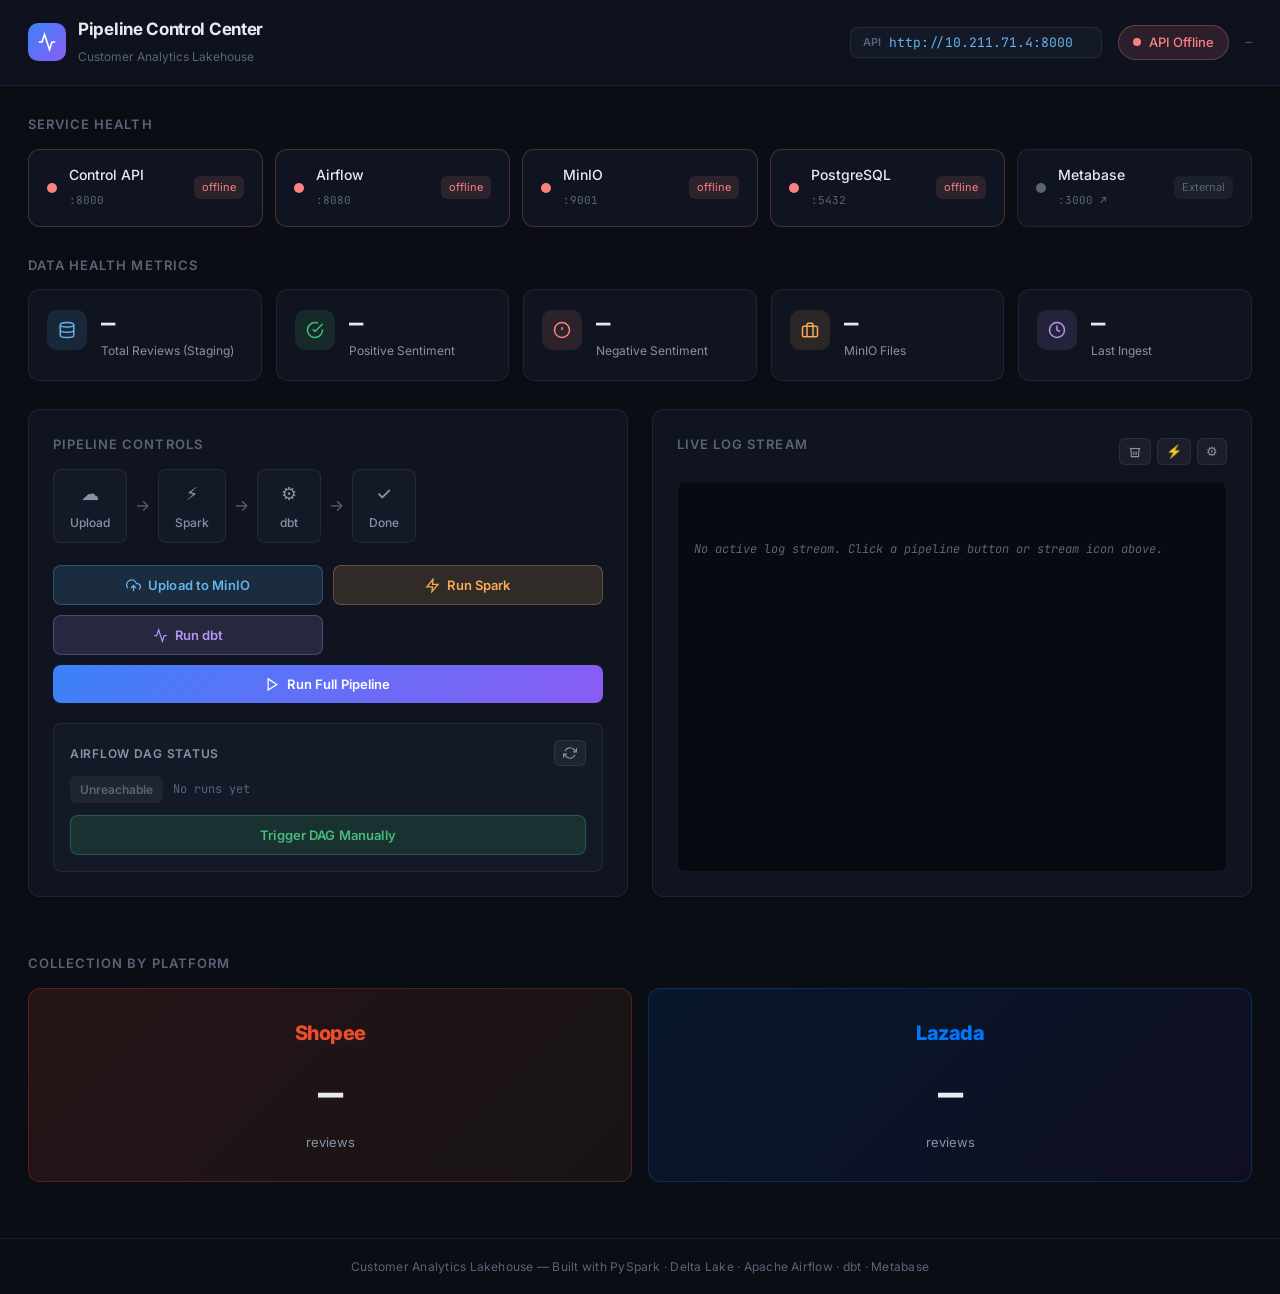
==== frontend/index.html @ eef9ec09 "feat: Enterprise upgrade — Delta Lake, FastAPI UI, S3 orchestration, CI/CD, scraper fixes, restructu" ====
<!DOCTYPE html>
<html lang="en">
<head>
  <meta charset="UTF-8" />
  <meta name="viewport" content="width=device-width, initial-scale=1.0" />
  <title>Analytics Lakehouse — Pipeline Control Center</title>
  <meta name="description" content="Real-time monitoring and orchestration dashboard for the Customer Analytics Lakehouse Pipeline." />
  <link rel="preconnect" href="https://fonts.googleapis.com" />
  <link href="https://fonts.googleapis.com/css2?family=Inter:wght@300;400;500;600;700&family=JetBrains+Mono:wght@400;500&display=swap" rel="stylesheet" />
  <link rel="stylesheet" href="style.css" />
</head>
<body>

  <!-- ===== HEADER ===== -->
  <header class="header">
    <div class="header-left">
      <div class="logo">
        <div class="logo-icon">
          <svg viewBox="0 0 24 24" fill="none" stroke="currentColor" stroke-width="2"><polyline points="22 12 18 12 15 21 9 3 6 12 2 12"/></svg>
        </div>
        <div>
          <h1>Pipeline Control Center</h1>
          <span class="header-sub">Customer Analytics Lakehouse</span>
        </div>
      </div>
    </div>
    <div class="header-right">
      <div class="api-target">
        <span class="label">API</span>
        <input id="apiBase" type="text" value="http://10.211.71.4:8000" />
      </div>
      <div id="globalStatus" class="global-status status-checking">
        <div class="pulse"></div>
        <span>Checking…</span>
      </div>
      <span class="last-refresh" id="lastRefresh">—</span>
    </div>
  </header>

  <main class="main">

    <!-- ===== SERVICE STATUS BAR ===== -->
    <section class="section">
      <h2 class="section-title">Service Health</h2>
      <div class="service-grid" id="serviceGrid">
        <div class="service-card" id="svc-api">
          <div class="svc-dot"></div>
          <div class="svc-info">
            <span class="svc-name">Control API</span>
            <span class="svc-url">:8000</span>
          </div>
          <span class="svc-badge">—</span>
        </div>
        <div class="service-card" id="svc-airflow">
          <div class="svc-dot"></div>
          <div class="svc-info">
            <span class="svc-name">Airflow</span>
            <span class="svc-url">:8080</span>
          </div>
          <span class="svc-badge">—</span>
        </div>
        <div class="service-card" id="svc-minio">
          <div class="svc-dot"></div>
          <div class="svc-info">
            <span class="svc-name">MinIO</span>
            <span class="svc-url">:9001</span>
          </div>
          <span class="svc-badge">—</span>
        </div>
        <div class="service-card" id="svc-postgres">
          <div class="svc-dot"></div>
          <div class="svc-info">
            <span class="svc-name">PostgreSQL</span>
            <span class="svc-url">:5432</span>
          </div>
          <span class="svc-badge">—</span>
        </div>
        <a href="#" id="link-metabase" target="_blank" class="service-card service-card--link">
          <div class="svc-dot svc-dot--neutral"></div>
          <div class="svc-info">
            <span class="svc-name">Metabase</span>
            <span class="svc-url">:3000 ↗</span>
          </div>
          <span class="svc-badge">External</span>
        </a>
      </div>
    </section>

    <!-- ===== METRICS ROW ===== -->
    <section class="section">
      <h2 class="section-title">Data Health Metrics</h2>
      <div class="metrics-grid">
        <div class="metric-card">
          <div class="metric-icon metric-icon--blue">
            <svg viewBox="0 0 24 24" fill="none" stroke="currentColor" stroke-width="2"><ellipse cx="12" cy="5" rx="9" ry="3"/><path d="M21 12c0 1.66-4 3-9 3s-9-1.34-9-3"/><path d="M3 5v14c0 1.66 4 3 9 3s9-1.34 9-3V5"/></svg>
          </div>
          <div class="metric-body">
            <div class="metric-value" id="m-total">—</div>
            <div class="metric-label">Total Reviews (Staging)</div>
          </div>
        </div>
        <div class="metric-card">
          <div class="metric-icon metric-icon--green">
            <svg viewBox="0 0 24 24" fill="none" stroke="currentColor" stroke-width="2"><path d="M22 11.08V12a10 10 0 1 1-5.93-9.14"/><polyline points="22 4 12 14.01 9 11.01"/></svg>
          </div>
          <div class="metric-body">
            <div class="metric-value" id="m-positive">—</div>
            <div class="metric-label">Positive Sentiment</div>
          </div>
        </div>
        <div class="metric-card">
          <div class="metric-icon metric-icon--red">
            <svg viewBox="0 0 24 24" fill="none" stroke="currentColor" stroke-width="2"><circle cx="12" cy="12" r="10"/><line x1="12" y1="8" x2="12" y2="12"/><line x1="12" y1="16" x2="12.01" y2="16"/></svg>
          </div>
          <div class="metric-body">
            <div class="metric-value" id="m-negative">—</div>
            <div class="metric-label">Negative Sentiment</div>
          </div>
        </div>
        <div class="metric-card">
          <div class="metric-icon metric-icon--amber">
            <svg viewBox="0 0 24 24" fill="none" stroke="currentColor" stroke-width="2"><rect x="2" y="7" width="20" height="14" rx="2"/><path d="M16 21V5a2 2 0 0 0-2-2h-4a2 2 0 0 0-2 2v16"/></svg>
          </div>
          <div class="metric-body">
            <div class="metric-value" id="m-buckets">—</div>
            <div class="metric-label">MinIO Files</div>
          </div>
        </div>
        <div class="metric-card">
          <div class="metric-icon metric-icon--purple">
            <svg viewBox="0 0 24 24" fill="none" stroke="currentColor" stroke-width="2"><circle cx="12" cy="12" r="10"/><polyline points="12 6 12 12 16 14"/></svg>
          </div>
          <div class="metric-body">
            <div class="metric-value" id="m-lastingest">—</div>
            <div class="metric-label">Last Ingest</div>
          </div>
        </div>
      </div>
    </section>

    <div class="two-col">

      <!-- ===== PIPELINE CONTROL PANEL ===== -->
      <section class="section panel-section">
        <h2 class="section-title">Pipeline Controls</h2>

        <!-- Flow Steps -->
        <div class="flow-bar">
          <div class="flow-step" id="flow-upload">
            <div class="flow-icon">☁</div>
            <span>Upload</span>
          </div>
          <div class="flow-arrow">→</div>
          <div class="flow-step" id="flow-spark">
            <div class="flow-icon">⚡</div>
            <span>Spark</span>
          </div>
          <div class="flow-arrow">→</div>
          <div class="flow-step" id="flow-dbt">
            <div class="flow-icon">⚙</div>
            <span>dbt</span>
          </div>
          <div class="flow-arrow">→</div>
          <div class="flow-step" id="flow-done">
            <div class="flow-icon">✓</div>
            <span>Done</span>
          </div>
        </div>

        <!-- Buttons -->
        <div class="btn-group">
          <button class="btn btn--upload" id="btn-upload" onclick="runStep('upload')">
            <svg viewBox="0 0 24 24" fill="none" stroke="currentColor" stroke-width="2"><polyline points="16 16 12 12 8 16"/><line x1="12" y1="12" x2="12" y2="21"/><path d="M20.39 18.39A5 5 0 0 0 18 9h-1.26A8 8 0 1 0 3 16.3"/></svg>
            Upload to MinIO
          </button>
          <button class="btn btn--spark" id="btn-spark" onclick="runStep('spark')">
            <svg viewBox="0 0 24 24" fill="none" stroke="currentColor" stroke-width="2"><polygon points="13 2 3 14 12 14 11 22 21 10 12 10 13 2"/></svg>
            Run Spark
          </button>
          <button class="btn btn--dbt" id="btn-dbt" onclick="runStep('dbt')">
            <svg viewBox="0 0 24 24" fill="none" stroke="currentColor" stroke-width="2"><polyline points="22 12 18 12 15 21 9 3 6 12 2 12"/></svg>
            Run dbt
          </button>
          <button class="btn btn--all" id="btn-all" onclick="runStep('run-all')">
            <svg viewBox="0 0 24 24" fill="none" stroke="currentColor" stroke-width="2"><polygon points="5 3 19 12 5 21 5 3"/></svg>
            Run Full Pipeline
          </button>
        </div>

        <!-- DAG Status -->
        <div class="dag-status-box">
          <div class="dag-header">
            <span class="dag-label">Airflow DAG Status</span>
            <button class="btn-icon" onclick="refreshDagStatus()" title="Refresh">
              <svg viewBox="0 0 24 24" fill="none" stroke="currentColor" stroke-width="2" width="14" height="14"><polyline points="23 4 23 10 17 10"/><polyline points="1 20 1 14 7 14"/><path d="M3.51 9a9 9 0 0 1 14.85-3.36L23 10M1 14l4.64 4.36A9 9 0 0 0 20.49 15"/></svg>
            </button>
          </div>
          <div class="dag-body">
            <span id="dag-status-badge" class="dag-badge dag-badge--unknown">unknown</span>
            <span id="dag-run-id" class="dag-run-id">No runs yet</span>
          </div>
          <div id="dag-start" class="dag-time"></div>
          <button class="btn btn--trigger" style="margin-top:12px" onclick="triggerDag()">
            Trigger DAG Manually
          </button>
        </div>
      </section>

      <!-- ===== LIVE LOG VIEWER ===== -->
      <section class="section log-section">
        <div class="log-header">
          <h2 class="section-title">Live Log Stream</h2>
          <div class="log-controls">
            <button class="btn-icon" onclick="clearLog()" title="Clear">
              <svg viewBox="0 0 24 24" fill="none" stroke="currentColor" stroke-width="2" width="14" height="14"><polyline points="3 6 5 6 21 6"/><path d="M19 6l-1 14H6L5 6"/><path d="M10 11v6M14 11v6"/></svg>
            </button>
            <button class="btn-icon" id="btn-stream-spark" onclick="startStream('spark')" title="Stream Spark">⚡</button>
            <button class="btn-icon" id="btn-stream-dbt" onclick="startStream('dbt')" title="Stream dbt">⚙</button>
          </div>
        </div>
        <div class="log-box" id="logBox">
          <div class="log-placeholder">No active log stream. Click a pipeline button or stream icon above.</div>
        </div>
      </section>

    </div>

    <!-- ===== PLATFORM BREAKDOWN ===== -->
    <section class="section">
      <h2 class="section-title">Collection by Platform</h2>
      <div class="platform-grid" id="platformGrid">
        <div class="platform-card platform-card--shopee">
          <div class="platform-logo">Shopee</div>
          <div class="platform-count" id="p-shopee">—</div>
          <div class="platform-label">reviews</div>
        </div>
        <div class="platform-card platform-card--lazada">
          <div class="platform-logo">Lazada</div>
          <div class="platform-count" id="p-lazada">—</div>
          <div class="platform-label">reviews</div>
        </div>
      </div>
    </section>

  </main>

  <footer class="footer">
    Customer Analytics Lakehouse — Built with PySpark · Delta Lake · Apache Airflow · dbt · Metabase
  </footer>

  <script src="app.js"></script>
</body>
</html>
---- frontend/style.css ----
/* ── Reset & Base ──────────────────────────────────────────────────────── */
*, *::before, *::after { box-sizing: border-box; margin: 0; padding: 0; }

:root {
  --bg:          #0a0d14;
  --bg-card:     #0f1420;
  --bg-card2:    #131926;
  --border:      rgba(255,255,255,0.07);
  --border-glow: rgba(99,179,237,0.3);
  --text-1:      #e8eaf0;
  --text-2:      #8892a4;
  --text-3:      #5a6478;
  --accent:      #63b3ed;
  --accent-2:    #7f9cf5;
  --green:       #48bb78;
  --red:         #fc8181;
  --amber:       #f6ad55;
  --purple:      #b794f4;
  --font:        'Inter', system-ui, sans-serif;
  --mono:        'JetBrains Mono', monospace;
  --radius:      12px;
  --radius-sm:   8px;
  --shadow:      0 4px 24px rgba(0,0,0,0.4);
  --shadow-glow: 0 0 40px rgba(99,179,237,0.08);
}

html { scroll-behavior: smooth; }

body {
  font-family: var(--font);
  background: var(--bg);
  color: var(--text-1);
  min-height: 100vh;
  display: flex;
  flex-direction: column;
  line-height: 1.6;
}

/* ── Header ────────────────────────────────────────────────────────────── */
.header {
  display: flex;
  align-items: center;
  justify-content: space-between;
  padding: 16px 28px;
  background: rgba(15,20,32,0.95);
  border-bottom: 1px solid var(--border);
  backdrop-filter: blur(12px);
  position: sticky;
  top: 0;
  z-index: 100;
  gap: 16px;
  flex-wrap: wrap;
}

.header-left, .header-right {
  display: flex;
  align-items: center;
  gap: 16px;
}

.logo { display: flex; align-items: center; gap: 12px; }

.logo-icon {
  width: 38px;
  height: 38px;
  background: linear-gradient(135deg, #3b82f6, #8b5cf6);
  border-radius: 10px;
  display: flex;
  align-items: center;
  justify-content: center;
  flex-shrink: 0;
}
.logo-icon svg { width: 20px; height: 20px; color: #fff; }

.logo h1 { font-size: 17px; font-weight: 700; letter-spacing: -0.3px; }
.header-sub { font-size: 12px; color: var(--text-3); }

.api-target {
  display: flex;
  align-items: center;
  gap: 8px;
  background: var(--bg-card2);
  border: 1px solid var(--border);
  border-radius: var(--radius-sm);
  padding: 6px 12px;
}
.api-target .label { font-size: 11px; color: var(--text-3); font-weight: 600; text-transform: uppercase; }
.api-target input {
  background: transparent;
  border: none;
  outline: none;
  color: var(--accent);
  font-family: var(--mono);
  font-size: 13px;
  width: 200px;
}

.global-status {
  display: flex;
  align-items: center;
  gap: 8px;
  padding: 6px 14px;
  border-radius: 20px;
  font-size: 13px;
  font-weight: 500;
  border: 1px solid var(--border);
}
.global-status.status-ok { background: rgba(72,187,120,0.12); border-color: rgba(72,187,120,0.3); color: var(--green); }
.global-status.status-degraded { background: rgba(246,173,85,0.12); border-color: rgba(246,173,85,0.3); color: var(--amber); }
.global-status.status-offline, .global-status.status-error { background: rgba(252,129,129,0.12); border-color: rgba(252,129,129,0.3); color: var(--red); }
.global-status.status-checking { background: rgba(99,179,237,0.08); border-color: rgba(99,179,237,0.2); color: var(--accent); }

.pulse {
  width: 8px; height: 8px;
  border-radius: 50%;
  background: currentColor;
  animation: pulse 2s infinite;
}
@keyframes pulse { 0%,100%{opacity:1;transform:scale(1)} 50%{opacity:0.5;transform:scale(0.8)} }

.last-refresh { font-size: 11px; color: var(--text-3); font-family: var(--mono); }

/* ── Main & Sections ────────────────────────────────────────────────────── */
.main { flex: 1; padding: 28px; max-width: 1400px; margin: 0 auto; width: 100%; }

.section { margin-bottom: 28px; }
.section-title {
  font-size: 13px;
  font-weight: 600;
  color: var(--text-3);
  text-transform: uppercase;
  letter-spacing: 0.08em;
  margin-bottom: 14px;
}

.two-col {
  display: grid;
  grid-template-columns: 1fr 1fr;
  gap: 24px;
  margin-bottom: 28px;
}
@media (max-width: 900px) { .two-col { grid-template-columns: 1fr; } }

/* ── Service Cards ──────────────────────────────────────────────────────── */
.service-grid {
  display: flex;
  gap: 12px;
  flex-wrap: wrap;
}

.service-card {
  display: flex;
  align-items: center;
  gap: 12px;
  background: var(--bg-card);
  border: 1px solid var(--border);
  border-radius: var(--radius);
  padding: 14px 18px;
  flex: 1;
  min-width: 160px;
  transition: border-color 0.3s, box-shadow 0.3s;
  text-decoration: none;
  color: inherit;
}
.service-card:hover { border-color: var(--border-glow); box-shadow: var(--shadow-glow); }
.service-card.status-ok    { border-color: rgba(72,187,120,0.35); }
.service-card.status-offline,
.service-card.status-error { border-color: rgba(252,129,129,0.25); }

.svc-dot {
  width: 10px; height: 10px;
  border-radius: 50%;
  background: var(--text-3);
  flex-shrink: 0;
  transition: background 0.3s, box-shadow 0.3s;
}
.svc-dot--neutral { background: var(--text-3); }
.service-card.status-ok .svc-dot { background: var(--green); box-shadow: 0 0 8px rgba(72,187,120,0.6); }
.service-card.status-offline .svc-dot,
.service-card.status-error .svc-dot { background: var(--red); }

.svc-info { flex: 1; }
.svc-name { display: block; font-weight: 500; font-size: 14px; }
.svc-url { font-size: 11px; color: var(--text-3); font-family: var(--mono); }

.svc-badge {
  font-size: 11px;
  padding: 3px 8px;
  border-radius: 6px;
  background: rgba(255,255,255,0.05);
  color: var(--text-3);
}
.service-card.status-ok .svc-badge { background: rgba(72,187,120,0.15); color: var(--green); }
.service-card.status-offline .svc-badge { background: rgba(252,129,129,0.12); color: var(--red); }

/* ── Metrics ────────────────────────────────────────────────────────────── */
.metrics-grid {
  display: grid;
  grid-template-columns: repeat(5, 1fr);
  gap: 14px;
}
@media (max-width: 1100px) { .metrics-grid { grid-template-columns: repeat(3, 1fr); } }
@media (max-width: 600px)  { .metrics-grid { grid-template-columns: repeat(2, 1fr); } }

.metric-card {
  background: var(--bg-card);
  border: 1px solid var(--border);
  border-radius: var(--radius);
  padding: 20px 18px;
  display: flex;
  align-items: flex-start;
  gap: 14px;
  transition: border-color 0.3s;
}
.metric-card:hover { border-color: var(--border-glow); }

.metric-icon {
  width: 40px; height: 40px;
  border-radius: 10px;
  display: flex; align-items: center; justify-content: center;
  flex-shrink: 0;
}
.metric-icon svg { width: 18px; height: 18px; }
.metric-icon--blue   { background: rgba(99,179,237,0.12); color: var(--accent); }
.metric-icon--green  { background: rgba(72,187,120,0.12); color: var(--green); }
.metric-icon--red    { background: rgba(252,129,129,0.12); color: var(--red); }
.metric-icon--amber  { background: rgba(246,173,85,0.12);  color: var(--amber); }
.metric-icon--purple { background: rgba(183,148,244,0.12); color: var(--purple); }

.metric-body { min-width: 0; }
.metric-value {
  font-size: 24px;
  font-weight: 700;
  letter-spacing: -0.5px;
  font-family: var(--mono);
  line-height: 1.2;
}
.metric-label { font-size: 12px; color: var(--text-2); margin-top: 2px; }

/* ── Pipeline Controls ──────────────────────────────────────────────────── */
.panel-section {
  background: var(--bg-card);
  border: 1px solid var(--border);
  border-radius: var(--radius);
  padding: 24px;
}

.flow-bar {
  display: flex;
  align-items: center;
  gap: 8px;
  margin-bottom: 22px;
  flex-wrap: wrap;
}
.flow-step {
  display: flex;
  flex-direction: column;
  align-items: center;
  gap: 4px;
  background: var(--bg-card2);
  border: 1px solid var(--border);
  border-radius: var(--radius-sm);
  padding: 10px 16px;
  font-size: 12px;
  color: var(--text-2);
  font-weight: 500;
  transition: all 0.3s;
  min-width: 64px;
}
.flow-icon { font-size: 18px; }
.flow-step.active {
  border-color: var(--accent);
  color: var(--accent);
  background: rgba(99,179,237,0.08);
  box-shadow: 0 0 14px rgba(99,179,237,0.15);
}
.flow-step.done { border-color: var(--green); color: var(--green); background: rgba(72,187,120,0.08); }
.flow-step.error { border-color: var(--red); color: var(--red); background: rgba(252,129,129,0.08); }
.flow-arrow { color: var(--text-3); font-size: 16px; }

.btn-group {
  display: grid;
  grid-template-columns: 1fr 1fr;
  gap: 10px;
  margin-bottom: 20px;
}

.btn {
  display: flex;
  align-items: center;
  justify-content: center;
  gap: 7px;
  padding: 11px 16px;
  border: none;
  border-radius: var(--radius-sm);
  font-family: var(--font);
  font-size: 13px;
  font-weight: 600;
  cursor: pointer;
  transition: all 0.2s;
  letter-spacing: 0.01em;
}
.btn svg { width: 15px; height: 15px; flex-shrink: 0; }
.btn:active { transform: scale(0.97); }
.btn:disabled { opacity: 0.5; cursor: not-allowed; }

.btn--upload { background: rgba(99,179,237,0.15); color: var(--accent); border: 1px solid rgba(99,179,237,0.3); }
.btn--upload:hover { background: rgba(99,179,237,0.25); }
.btn--spark  { background: rgba(246,173,85,0.15); color: var(--amber); border: 1px solid rgba(246,173,85,0.3); }
.btn--spark:hover { background: rgba(246,173,85,0.25); }
.btn--dbt    { background: rgba(183,148,244,0.15); color: var(--purple); border: 1px solid rgba(183,148,244,0.3); }
.btn--dbt:hover { background: rgba(183,148,244,0.25); }
.btn--all    { background: linear-gradient(135deg,#3b82f6,#8b5cf6); color:#fff; grid-column: span 2; }
.btn--all:hover { filter: brightness(1.1); box-shadow: 0 4px 20px rgba(99,102,241,0.4); }
.btn--trigger { background: rgba(72,187,120,0.15); color: var(--green); border: 1px solid rgba(72,187,120,0.3); width: 100%; }
.btn--trigger:hover { background: rgba(72,187,120,0.25); }

.btn.running {
  animation: shimmer 1.5s infinite;
  pointer-events: none;
}
@keyframes shimmer { 0%,100%{opacity:1} 50%{opacity:0.6} }

/* ── DAG Status ─────────────────────────────────────────────────────────── */
.dag-status-box {
  background: var(--bg-card2);
  border: 1px solid var(--border);
  border-radius: var(--radius-sm);
  padding: 16px;
}
.dag-header { display: flex; align-items: center; justify-content: space-between; margin-bottom: 10px; }
.dag-label { font-size: 12px; font-weight: 600; color: var(--text-2); text-transform: uppercase; letter-spacing: 0.06em; }
.dag-body { display: flex; align-items: center; gap: 10px; }
.dag-badge {
  padding: 4px 10px;
  border-radius: 6px;
  font-size: 12px;
  font-weight: 600;
  text-transform: capitalize;
}
.dag-badge--success  { background: rgba(72,187,120,0.15); color: var(--green); }
.dag-badge--running  { background: rgba(99,179,237,0.15); color: var(--accent); }
.dag-badge--failed   { background: rgba(252,129,129,0.15); color: var(--red); }
.dag-badge--unknown  { background: rgba(255,255,255,0.05); color: var(--text-3); }
.dag-run-id { font-size: 12px; color: var(--text-3); font-family: var(--mono); overflow: hidden; text-overflow: ellipsis; white-space: nowrap; }
.dag-time { font-size: 11px; color: var(--text-3); margin-top: 6px; font-family: var(--mono); }

.btn-icon {
  background: rgba(255,255,255,0.05);
  border: 1px solid var(--border);
  border-radius: 6px;
  padding: 5px 8px;
  cursor: pointer;
  color: var(--text-2);
  font-size: 13px;
  display: flex;
  align-items: center;
  gap: 4px;
  transition: all 0.2s;
}
.btn-icon:hover { background: rgba(255,255,255,0.1); color: var(--text-1); }

/* ── Log Viewer ─────────────────────────────────────────────────────────── */
.log-section {
  background: var(--bg-card);
  border: 1px solid var(--border);
  border-radius: var(--radius);
  padding: 24px;
  display: flex;
  flex-direction: column;
}
.log-header { display: flex; align-items: center; justify-content: space-between; margin-bottom: 12px; }
.log-controls { display: flex; gap: 6px; }

.log-box {
  flex: 1;
  background: #070a10;
  border: 1px solid rgba(255,255,255,0.06);
  border-radius: var(--radius-sm);
  padding: 16px;
  font-family: var(--mono);
  font-size: 12px;
  line-height: 1.7;
  color: #9ca3af;
  height: 340px;
  overflow-y: auto;
  overflow-x: auto;
  white-space: pre-wrap;
  word-break: break-all;
}
.log-box::-webkit-scrollbar { width: 5px; }
.log-box::-webkit-scrollbar-track { background: transparent; }
.log-box::-webkit-scrollbar-thumb { background: rgba(255,255,255,0.1); border-radius: 3px; }
.log-placeholder { color: var(--text-3); font-style: italic; }
.log-line-info    { color: #63b3ed; }
.log-line-warn    { color: #f6ad55; }
.log-line-error   { color: #fc8181; }
.log-line-success { color: #48bb78; }
.log-line-exit    { color: var(--purple); font-weight: 600; }

/* ── Platform Breakdown ─────────────────────────────────────────────────── */
.platform-grid { display: flex; gap: 16px; }

.platform-card {
  flex: 1;
  border-radius: var(--radius);
  padding: 28px 24px;
  text-align: center;
  border: 1px solid var(--border);
  transition: transform 0.2s, box-shadow 0.2s;
}
.platform-card:hover { transform: translateY(-2px); box-shadow: var(--shadow); }
.platform-card--shopee {
  background: linear-gradient(135deg, rgba(238,77,45,0.12), rgba(238,130,45,0.06));
  border-color: rgba(238,77,45,0.25);
}
.platform-card--lazada {
  background: linear-gradient(135deg, rgba(0,119,255,0.1), rgba(80,47,182,0.08));
  border-color: rgba(0,119,255,0.25);
}
.platform-logo { font-size: 20px; font-weight: 800; margin-bottom: 12px; letter-spacing: -0.5px; }
.platform-card--shopee .platform-logo { color: #ee4d2d; }
.platform-card--lazada .platform-logo { color: #0077ff; }
.platform-count { font-size: 42px; font-weight: 700; font-family: var(--mono); letter-spacing: -1px; }
.platform-label { font-size: 13px; color: var(--text-2); margin-top: 4px; }

/* ── Footer ─────────────────────────────────────────────────────────────── */
.footer {
  text-align: center;
  padding: 18px;
  font-size: 12px;
  color: var(--text-3);
  border-top: 1px solid var(--border);
  letter-spacing: 0.02em;
}
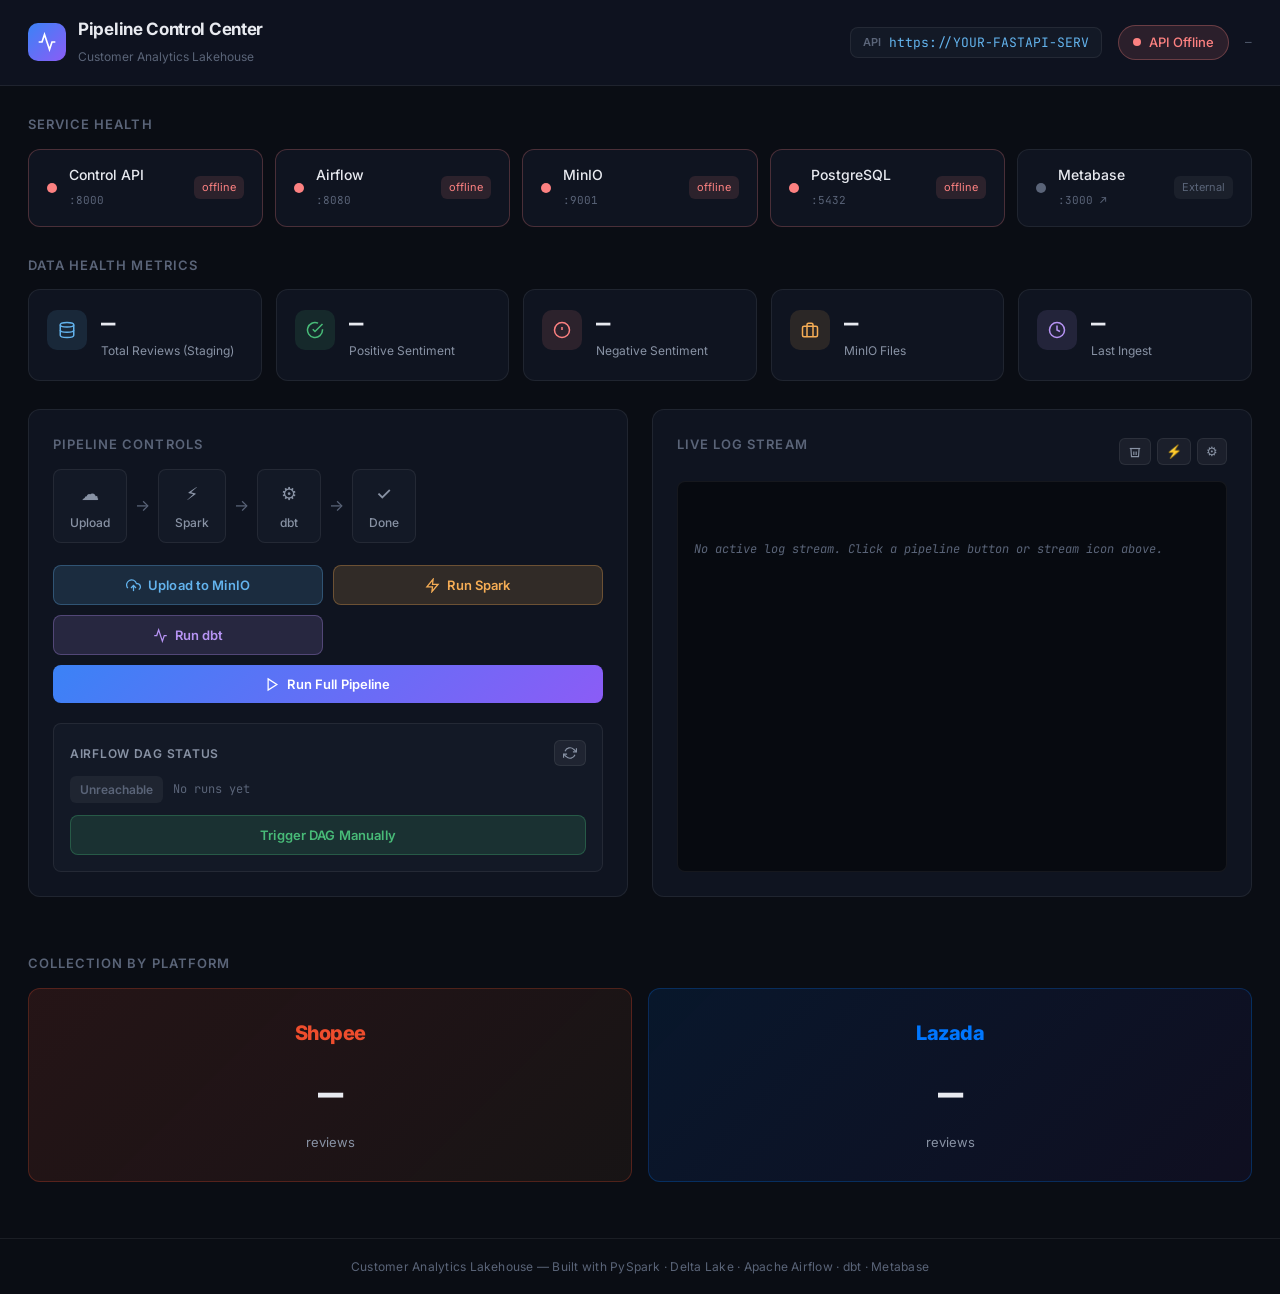
==== commit e7c8e17d: "error: test error git action" ====
--- a/frontend/index.html
+++ b/frontend/index.html
@@ -27,7 +27,7 @@
     <div class="header-right">
       <div class="api-target">
         <span class="label">API</span>
-        <input id="apiBase" type="text" value="http://10.211.71.4:8000" />
+        <input id="apiBase" type="text" value="https://YOUR-FASTAPI-SERVICE.up.railway.app" />
       </div>
       <div id="globalStatus" class="global-status status-checking">
         <div class="pulse"></div>
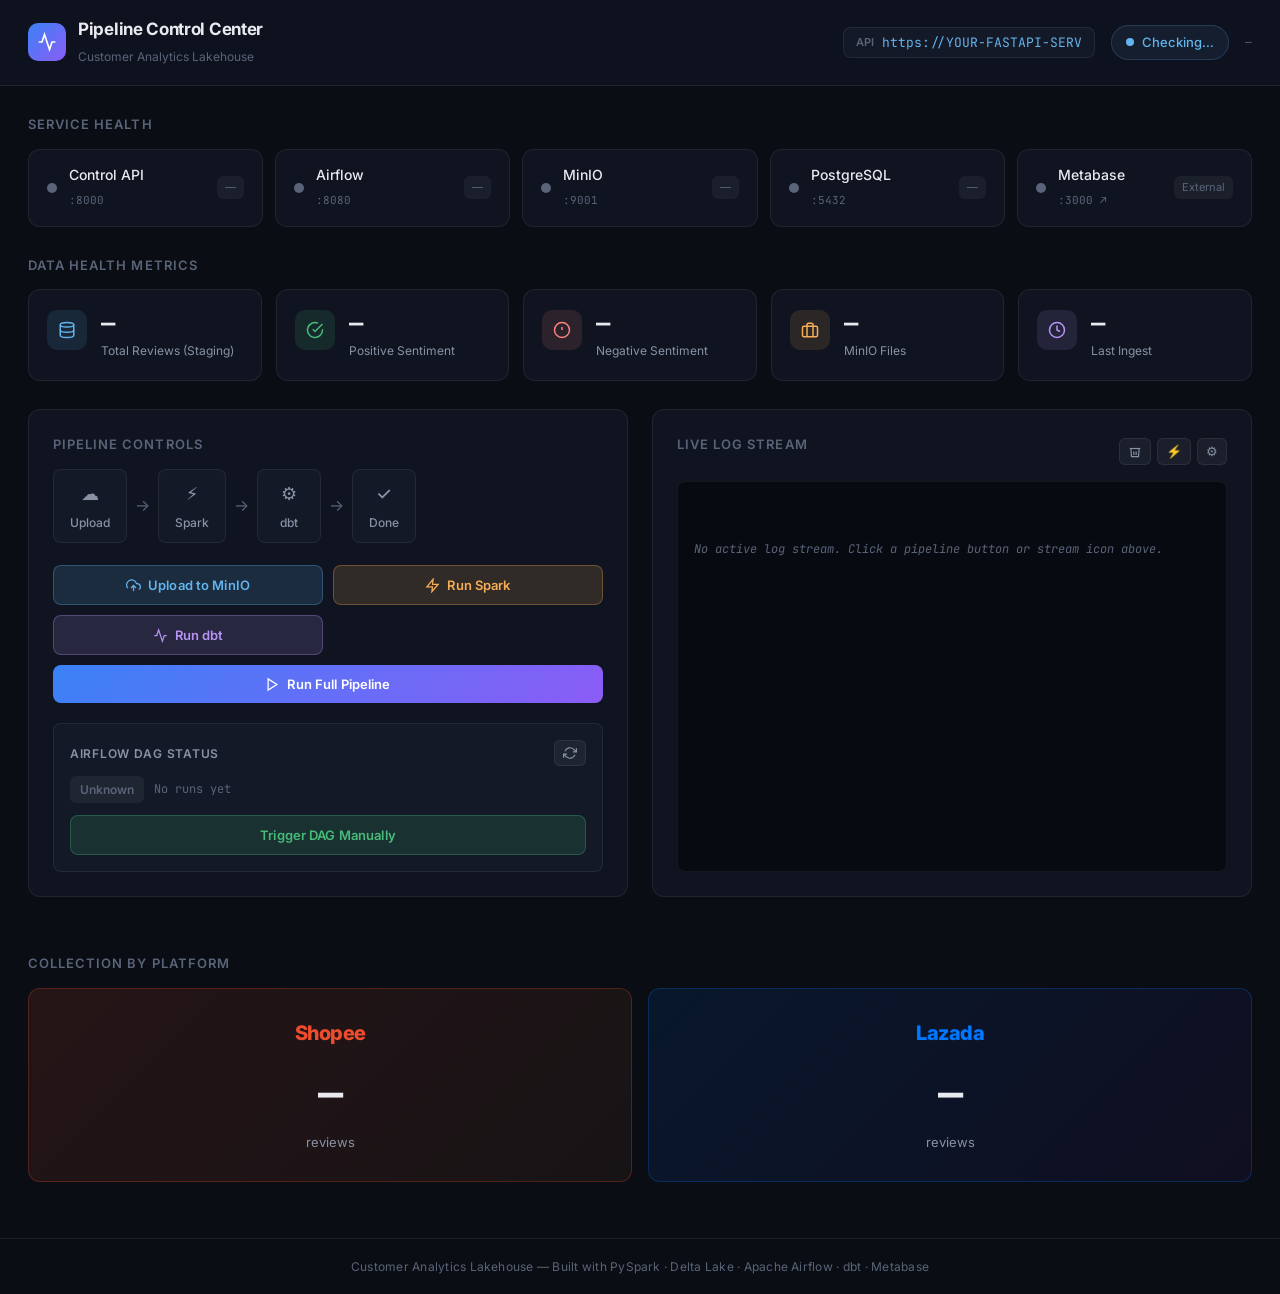
==== commit 95b159dc: "error: test error git action" ====
--- a/frontend/index.html
+++ b/frontend/index.html
@@ -248,6 +248,4 @@
     Customer Analytics Lakehouse — Built with PySpark · Delta Lake · Apache Airflow · dbt · Metabase
   </footer>
 
-  <script src="app.js"></script>
-</body>
-</html>
+  <script src="app.js"></scri
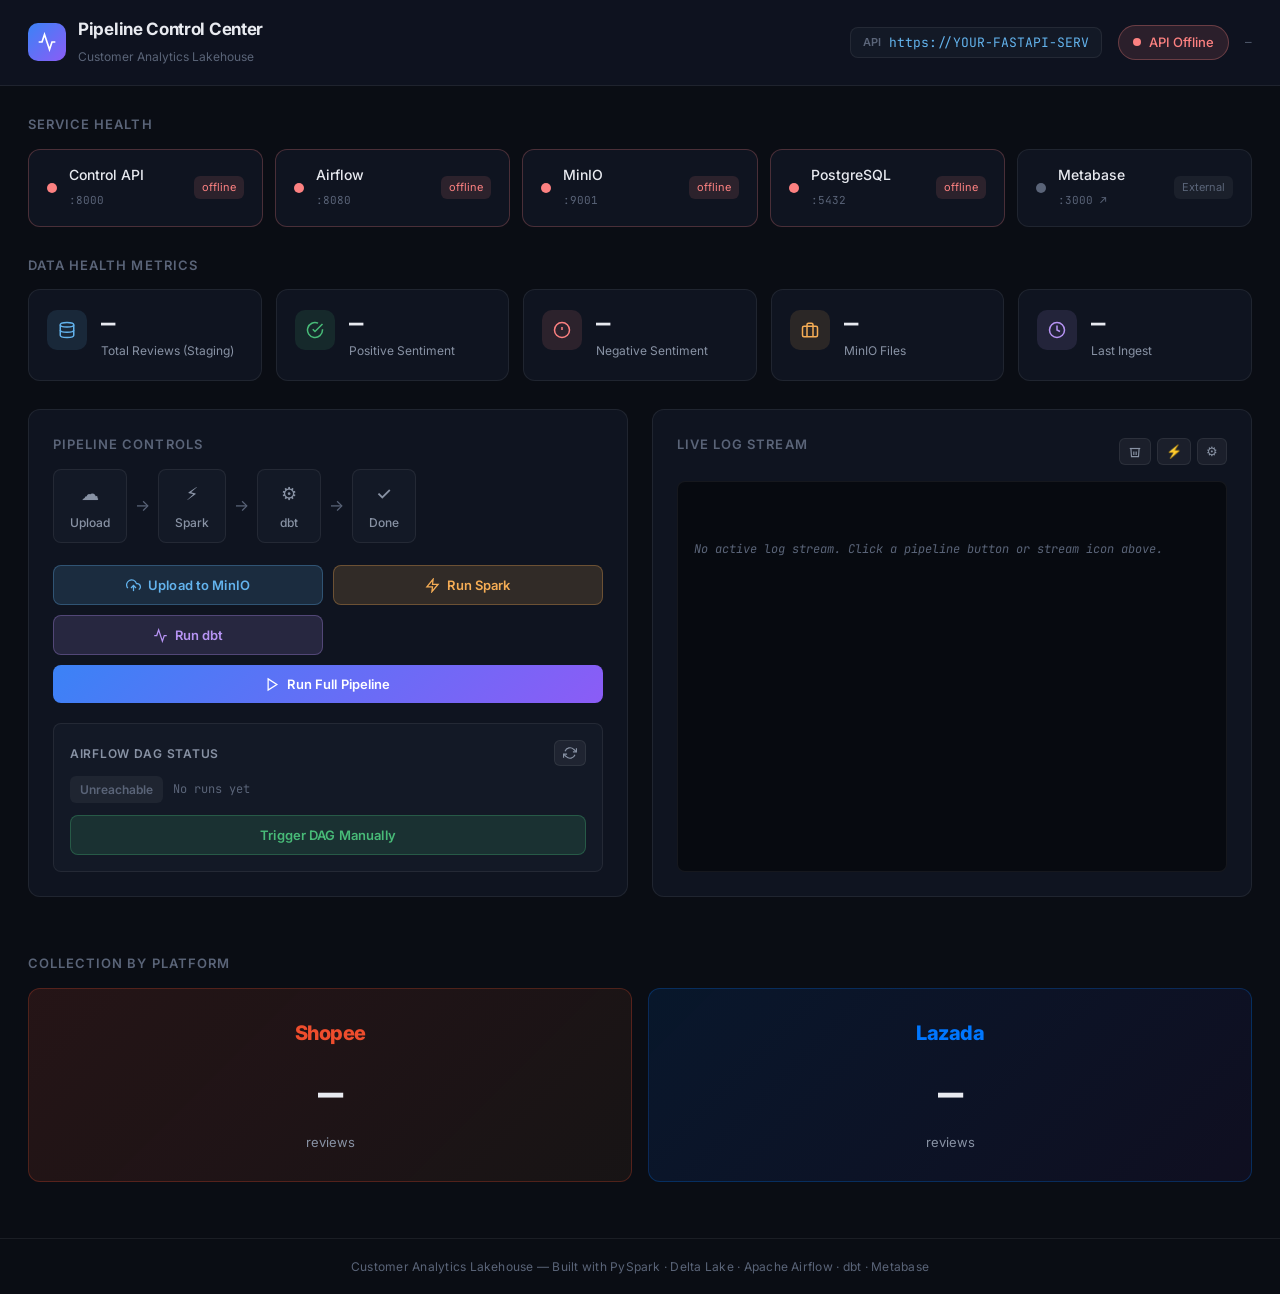
==== commit 98a4e430: "error: test error git action" ====
--- a/frontend/index.html
+++ b/frontend/index.html
@@ -248,4 +248,6 @@
     Customer Analytics Lakehouse — Built with PySpark · Delta Lake · Apache Airflow · dbt · Metabase
   </footer>
 
-  <script src="app.js"></scri+  <script src="app.js"></script>
+</body>
+</html>
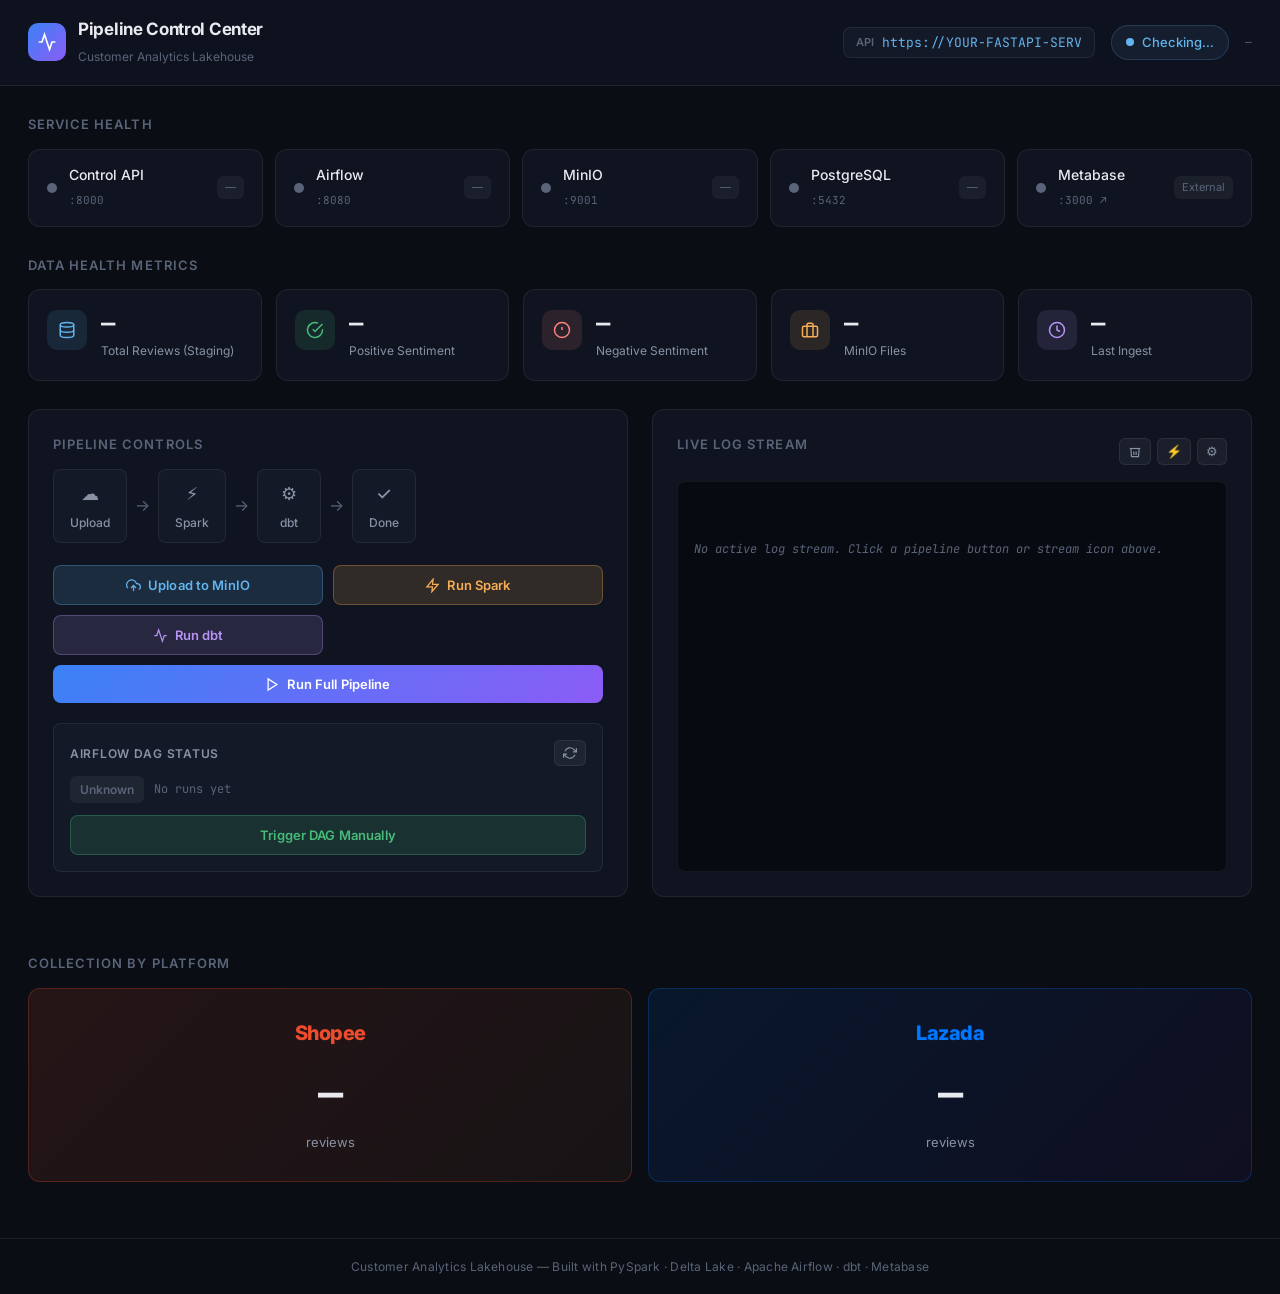
==== commit 7a672f77: "error: test error git action" ====
--- a/frontend/index.html
+++ b/frontend/index.html
@@ -248,6 +248,4 @@
     Customer Analytics Lakehouse — Built with PySpark · Delta Lake · Apache Airflow · dbt · Metabase
   </footer>
 
-  <script src="app.js"></script>
-</body>
-</html>
+  <script src="app.js"></scri
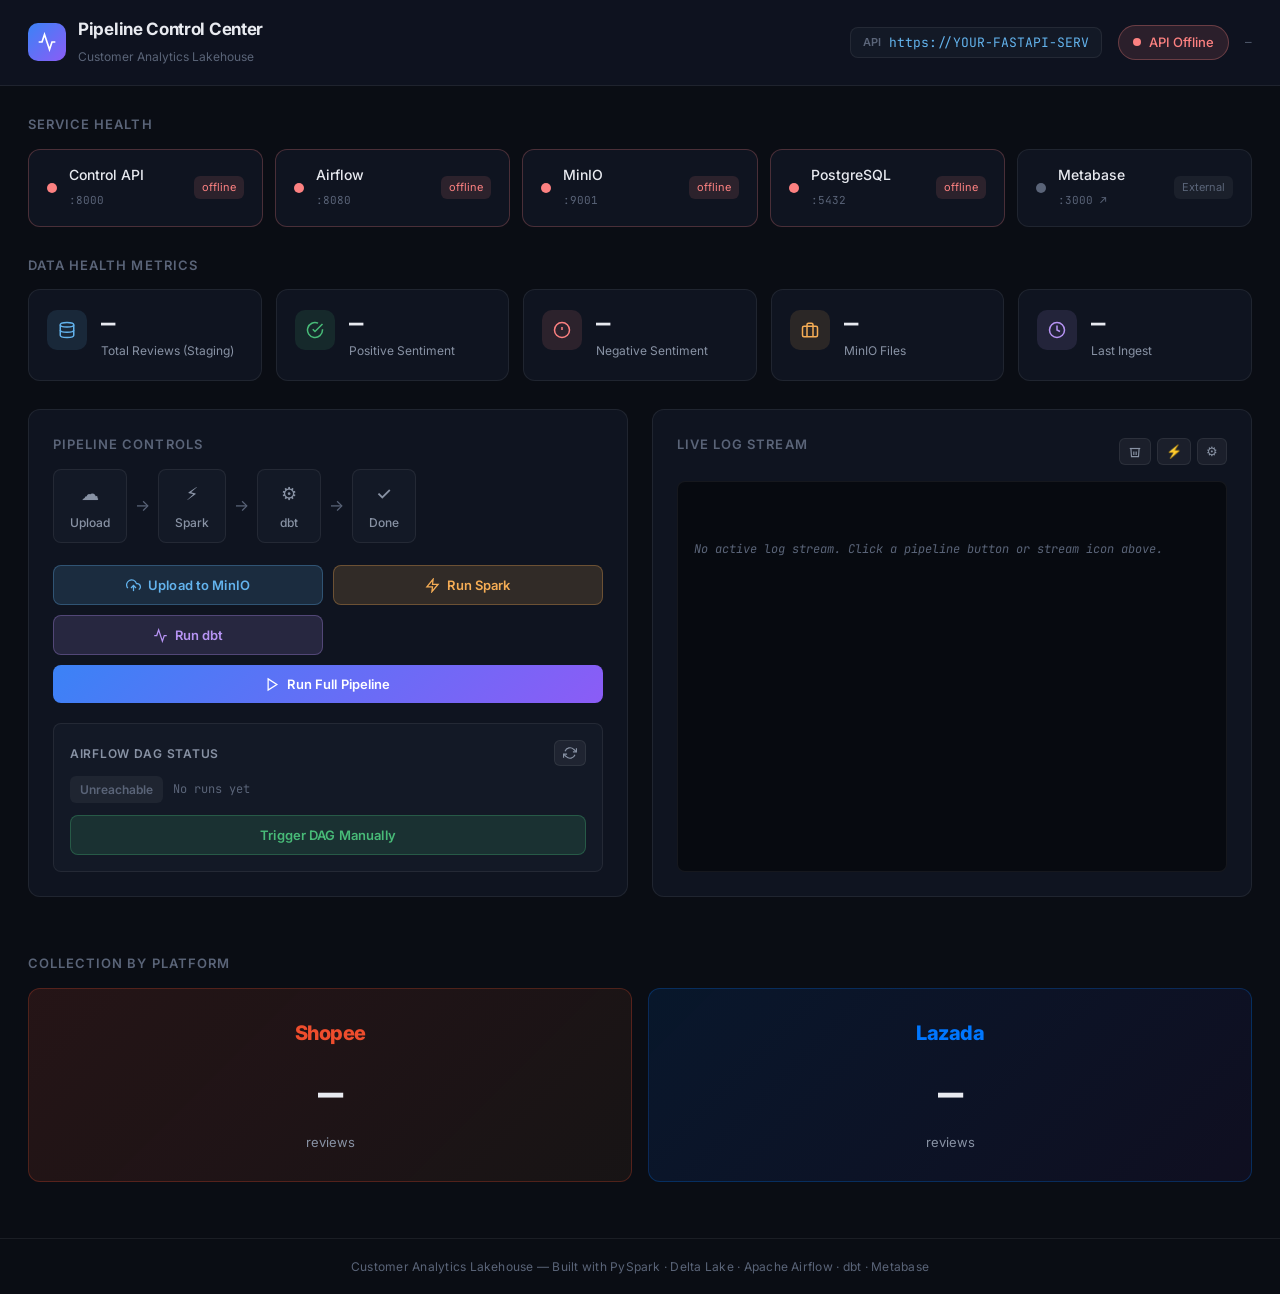
==== commit edda873c: "error: test error git action" ====
--- a/frontend/index.html
+++ b/frontend/index.html
@@ -248,4 +248,6 @@
     Customer Analytics Lakehouse — Built with PySpark · Delta Lake · Apache Airflow · dbt · Metabase
   </footer>
 
-  <script src="app.js"></scri+  <script src="app.js"></script>
+</body>
+</html>
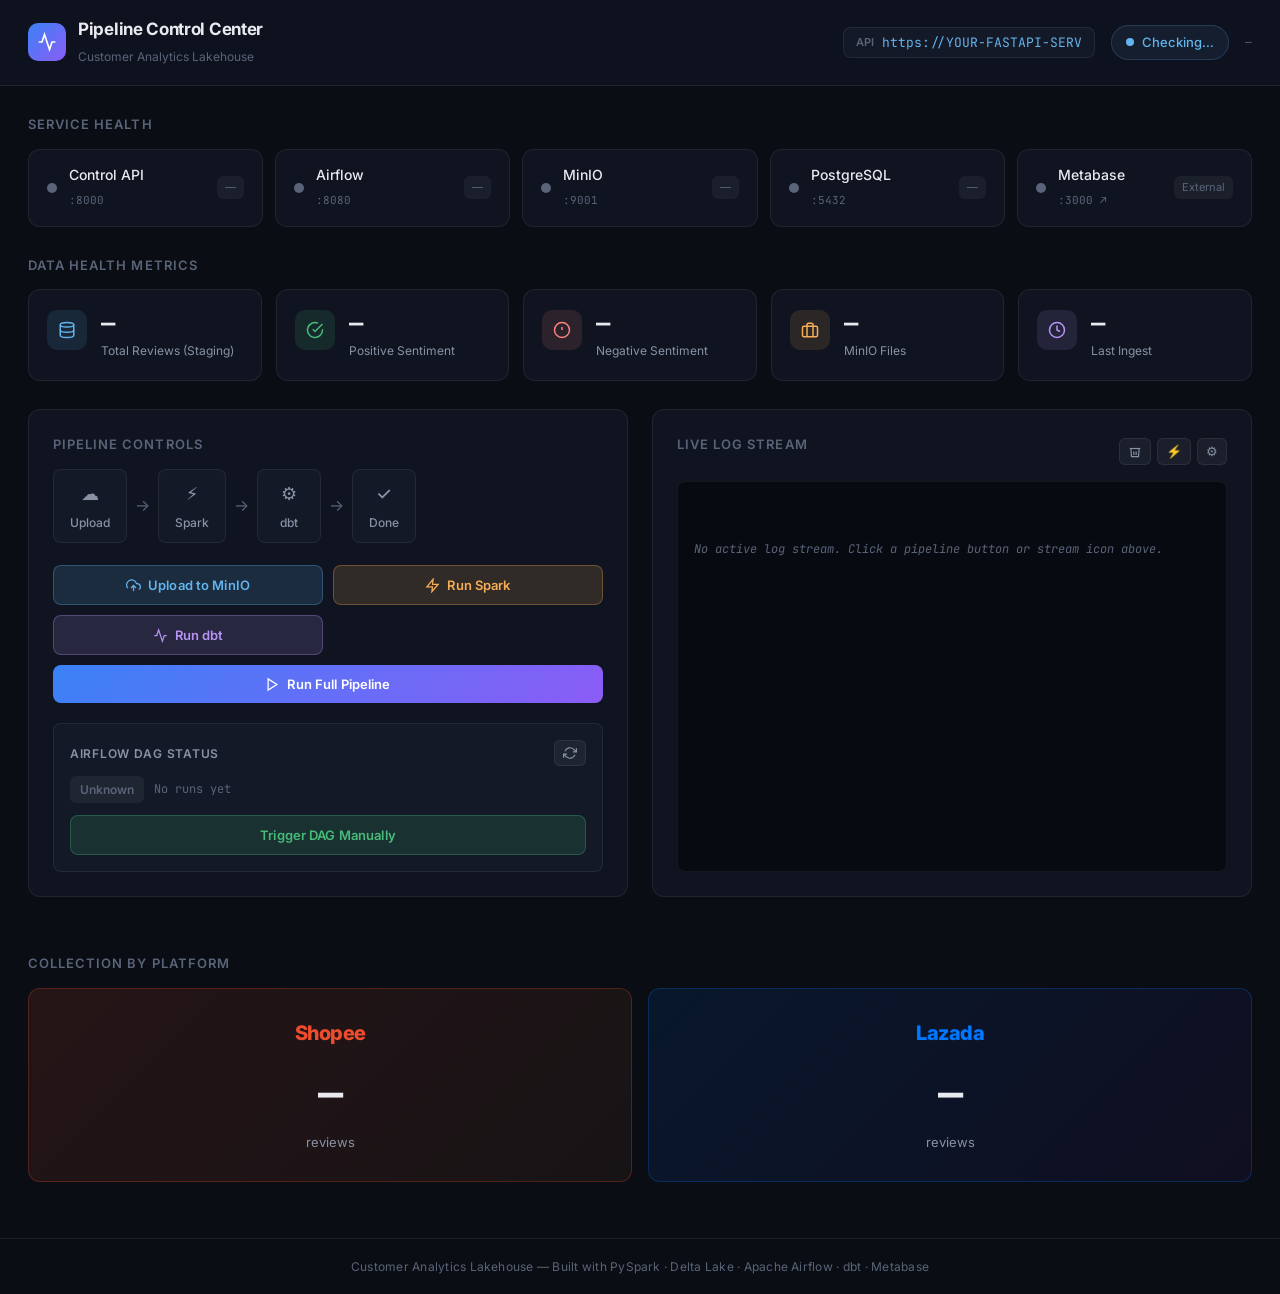
==== commit 76dfdd1e: "error: test error git action" ====
--- a/frontend/index.html
+++ b/frontend/index.html
@@ -248,6 +248,4 @@
     Customer Analytics Lakehouse — Built with PySpark · Delta Lake · Apache Airflow · dbt · Metabase
   </footer>
 
-  <script src="app.js"></script>
-</body>
-</html>
+  <script src="app.js"></scri
